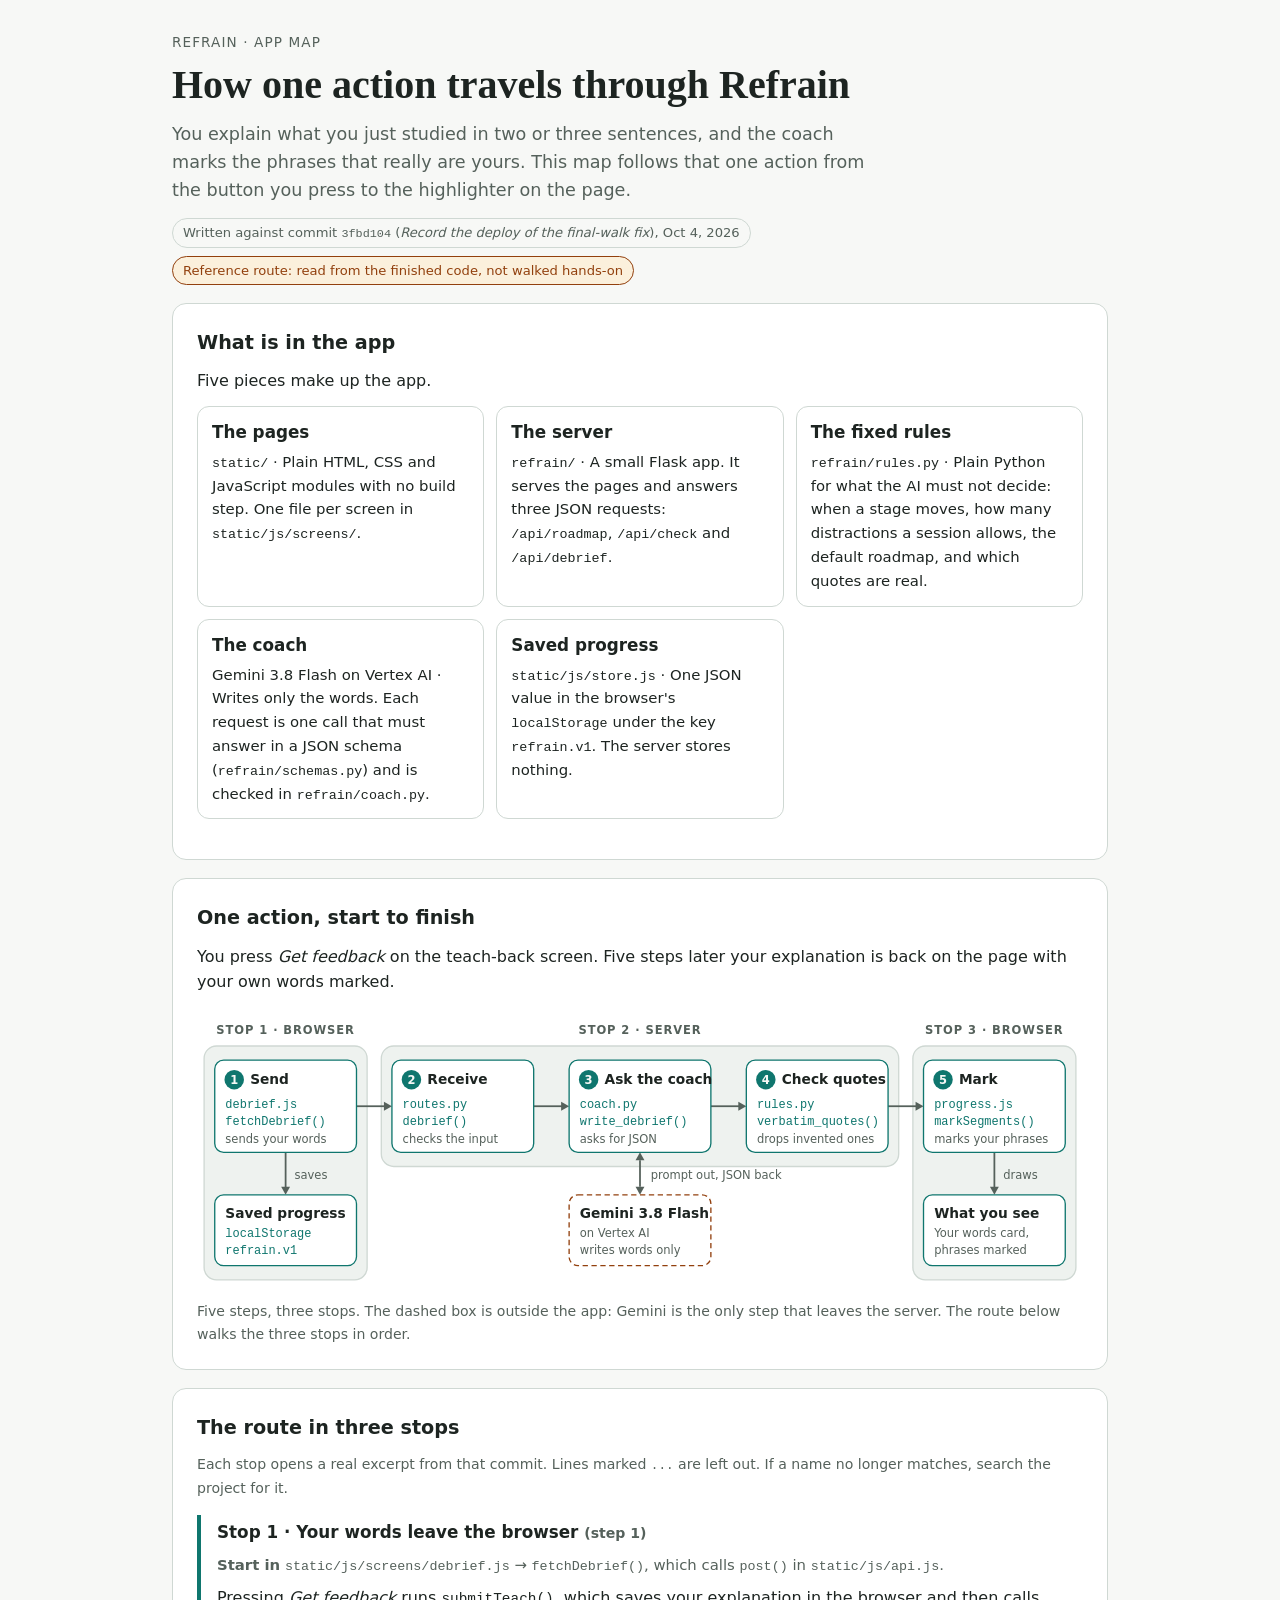
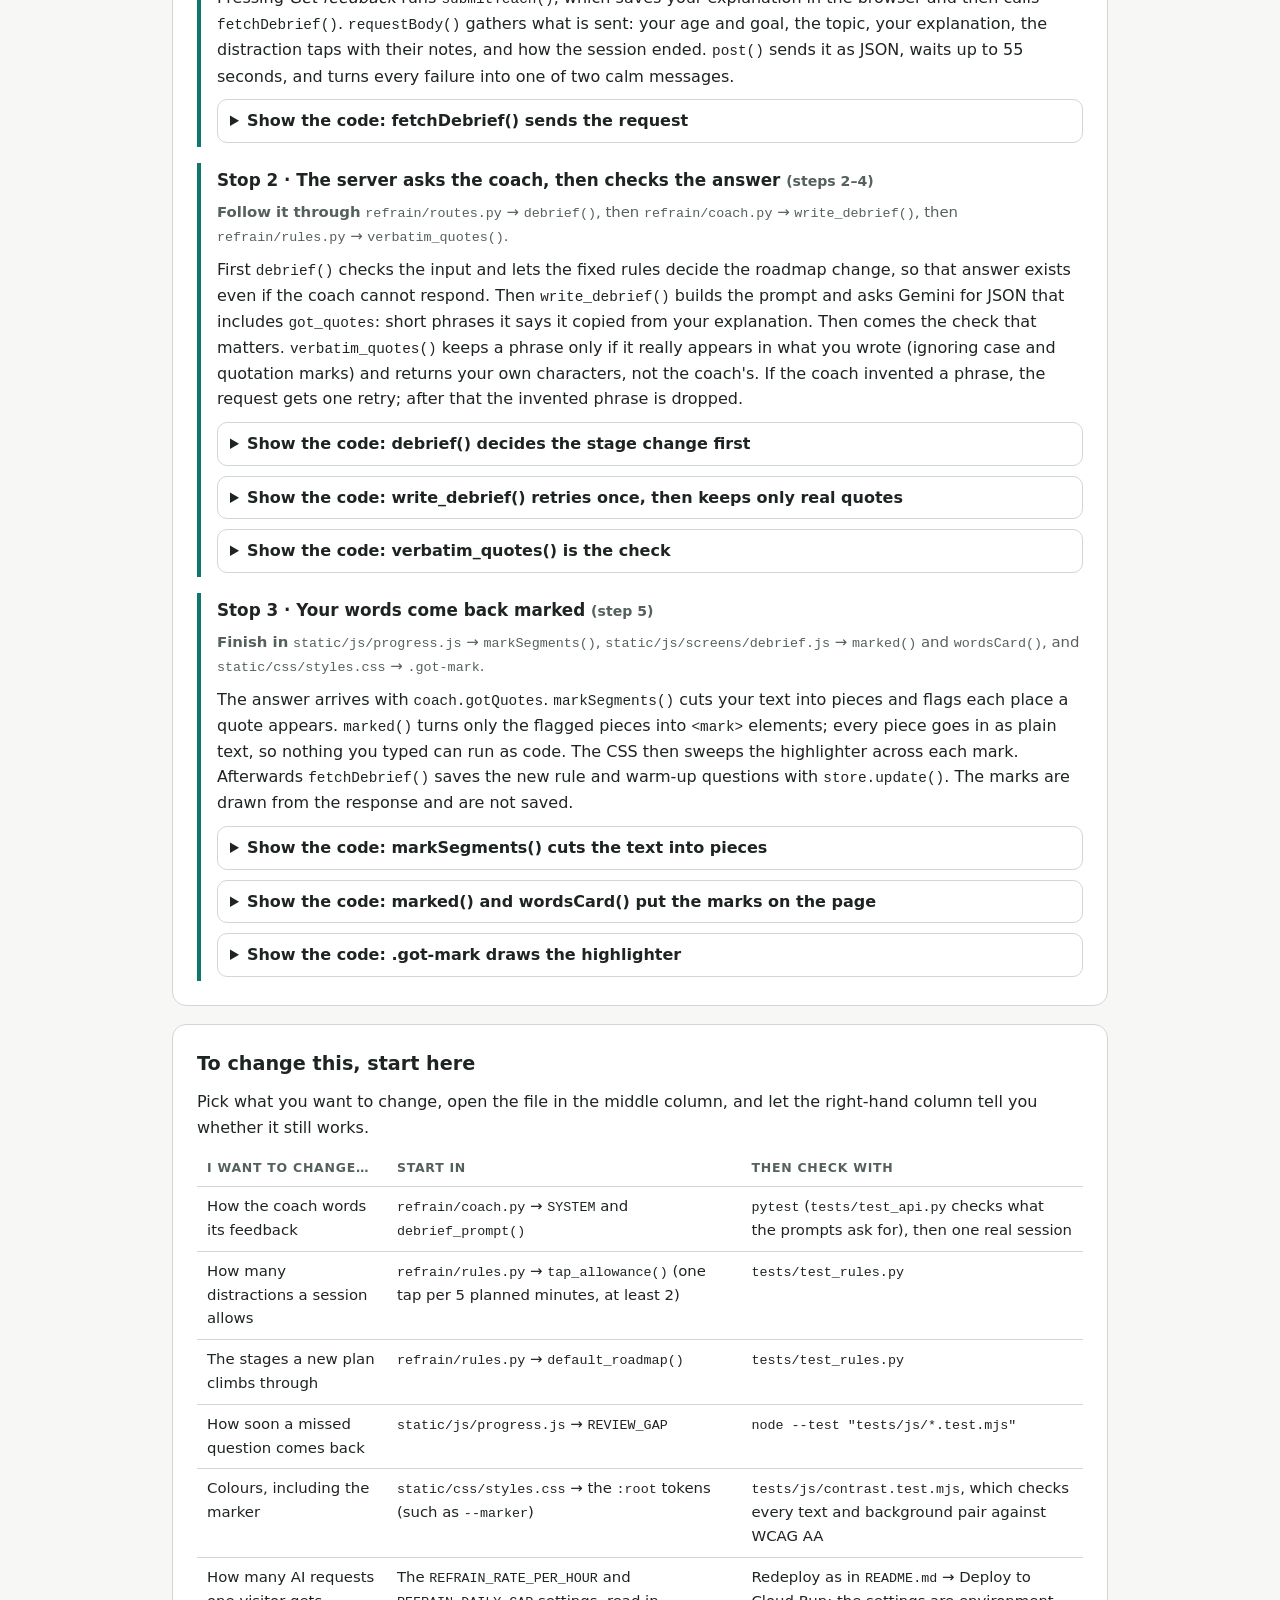
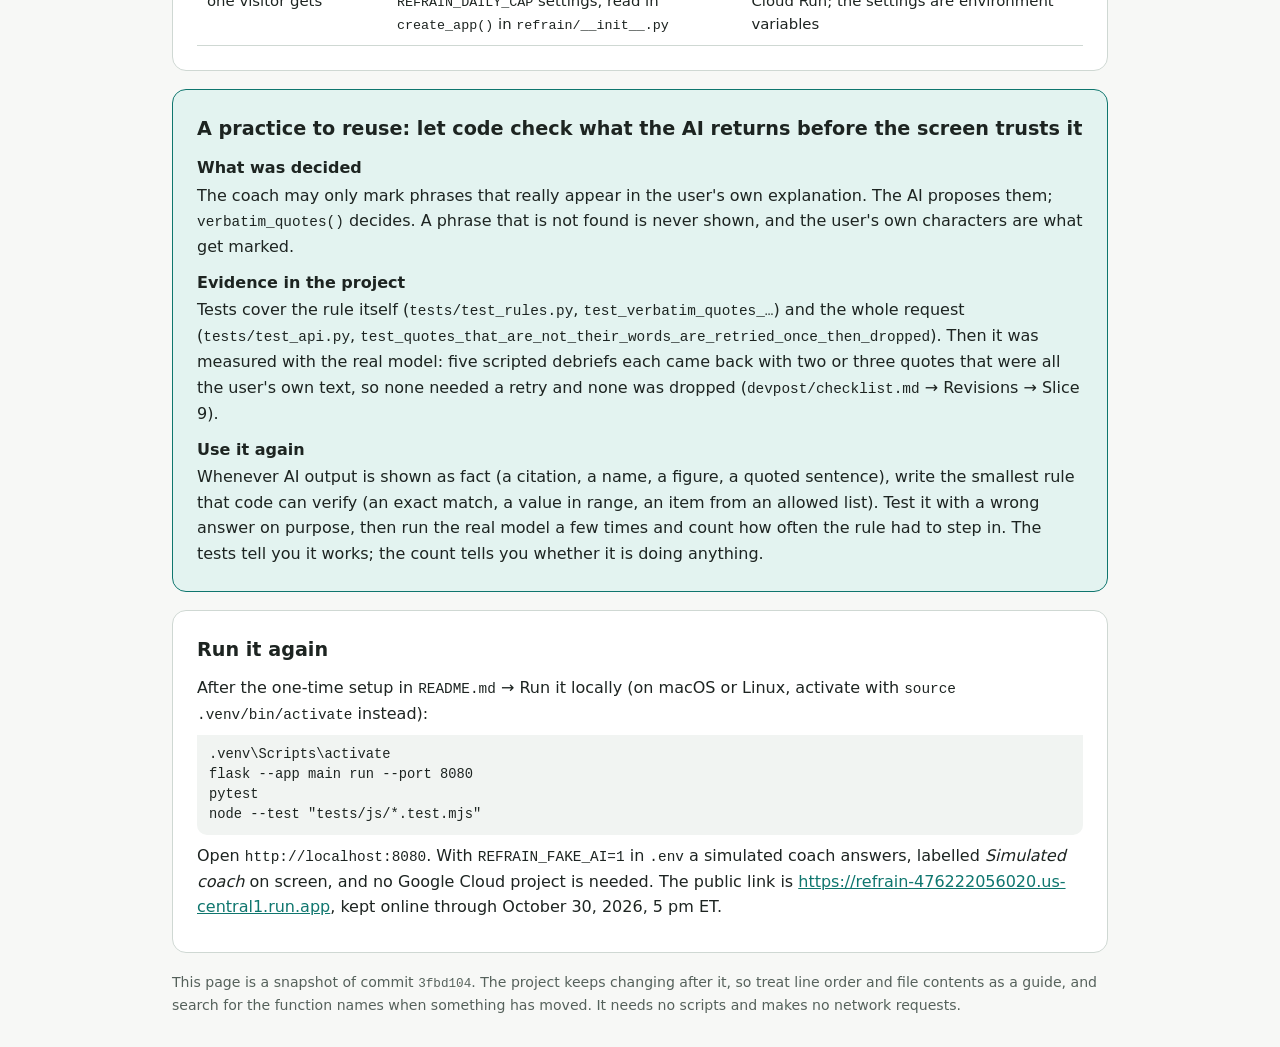
==== devpost/app-map.html @ 361fbceb "Add the learning wrap-up and app map Record the learner's "ready" for the final review, and add devp" ====
<!DOCTYPE html>
<html lang="en">
<head>
<meta charset="utf-8">
<meta name="viewport" content="width=device-width, initial-scale=1">
<title>Refrain · App map</title>
<style>
  :root {
    color-scheme: light dark;
    --bg: #f7f8f6;
    --card: #ffffff;
    --fg: #1d2421;
    --muted: #55615b;
    --line: #cfd8d3;
    --accent: #0f766e;
    --accent-bg: #e3f3f0;
    --warm: #92400e;
    --warm-bg: #fbf0dc;
    --soft: #eef2ef;
    --code-bg: #f1f4f2;
  }
  @media (prefers-color-scheme: dark) {
    :root {
      --bg: #101513;
      --card: #19201d;
      --fg: #e6ece8;
      --muted: #a8b7af;
      --line: #33403a;
      --accent: #5eead4;
      --accent-bg: #123832;
      --warm: #fbbf24;
      --warm-bg: #38290f;
      --soft: #202925;
      --code-bg: #141a17;
    }
  }
  * { box-sizing: border-box; }
  body { margin: 0; background: var(--bg); color: var(--fg); font-family: -apple-system, "Segoe UI", system-ui, sans-serif; line-height: 1.6; }
  main { max-width: 1000px; margin: 0 auto; padding: clamp(16px, 4vw, 32px); }
  h1 { font-family: Georgia, "Iowan Old Style", "Times New Roman", serif; font-size: clamp(1.8rem, 4.5vw, 2.5rem); line-height: 1.15; margin: 0.2em 0 0.3em; }
  h2 { font-size: 1.2rem; margin: 0 0 0.5em; }
  h3 { font-size: 1.05rem; margin: 0 0 0.3em; }
  p { margin: 0.5em 0; }
  a { color: var(--accent); }
  code { font-family: ui-monospace, "Cascadia Code", Consolas, monospace; font-size: 0.9em; overflow-wrap: anywhere; }
  :focus-visible { outline: 3px solid var(--accent); outline-offset: 2px; }
  .skip { position: absolute; left: 8px; top: -60px; z-index: 2; padding: 8px 12px; border: 2px solid var(--accent); border-radius: 8px; background: var(--card); color: var(--fg); }
  .skip:focus { top: 8px; }
  .eyebrow { margin: 0; color: var(--muted); font-size: 0.85rem; text-transform: uppercase; letter-spacing: 0.08em; }
  .lede { max-width: 62ch; font-size: 1.1rem; color: var(--muted); }
  .badges { display: flex; flex-wrap: wrap; gap: 8px; margin: 14px 0 0; }
  .badge { padding: 3px 10px; border: 1px solid var(--line); border-radius: 999px; font-size: 0.82rem; color: var(--muted); }
  .badge.warm { border-color: var(--warm); background: var(--warm-bg); color: var(--warm); }
  section { margin: 18px 0; padding: clamp(16px, 3vw, 24px); border: 1px solid var(--line); border-radius: 14px; background: var(--card); }
  .muted { color: var(--muted); }
  .small { font-size: 0.88rem; }
  .pieces { display: grid; grid-template-columns: repeat(auto-fit, minmax(260px, 1fr)); gap: 12px; margin-top: 12px; padding: 0; list-style: none; }
  .pieces li { padding: 12px 14px; border: 1px solid var(--line); border-radius: 12px; }
  .pieces p { margin: 0.2em 0 0; font-size: 0.93rem; }
  .scroll { overflow-x: auto; }
  svg.flow { display: block; width: 100%; min-width: 860px; height: auto; }
  .flow .zone { fill: var(--soft); stroke: var(--line); stroke-width: 1.5; }
  .flow .zl { fill: var(--muted); font-size: 13px; font-weight: 700; letter-spacing: 0.08em; }
  .flow .node rect { fill: var(--card); stroke: var(--accent); stroke-width: 1.5; }
  .flow .ext rect { stroke: var(--warm); stroke-dasharray: 6 4; }
  .flow .t { fill: var(--fg); font-size: 15.5px; font-weight: 700; }
  .flow .f { fill: var(--accent); font-family: ui-monospace, "Cascadia Code", Consolas, monospace; font-size: 13.5px; }
  .flow .s { fill: var(--muted); font-size: 13px; }
  .flow .dot { fill: var(--accent); }
  .flow .d { fill: var(--bg); font-size: 13px; font-weight: 700; }
  .flow .a { fill: none; stroke: var(--muted); stroke-width: 2; }
  .flow .h { fill: var(--muted); }
  figcaption { margin-top: 8px; font-size: 0.88rem; color: var(--muted); }
  figure { margin: 12px 0 0; }
  .stop { margin-top: 16px; padding: 4px 0 4px 16px; border-left: 4px solid var(--accent); }
  .stop .where { color: var(--muted); font-size: 0.93rem; }
  details { margin-top: 10px; border: 1px solid var(--line); border-radius: 10px; background: var(--card); }
  summary { padding: 8px 12px; cursor: pointer; font-weight: 600; }
  details[open] summary { border-bottom: 1px solid var(--line); }
  pre { margin: 0; padding: 10px 12px; overflow-x: auto; border-radius: 0 0 10px 10px; background: var(--code-bg); font-size: 0.86rem; line-height: 1.45; }
  pre code { font-size: inherit; }
  .table-wrap { overflow-x: auto; margin-top: 10px; }
  table { width: 100%; border-collapse: collapse; font-size: 0.93rem; }
  th, td { padding: 8px 10px; border-bottom: 1px solid var(--line); text-align: left; vertical-align: top; }
  th { color: var(--muted); font-size: 0.78rem; font-weight: 700; letter-spacing: 0.06em; text-transform: uppercase; }
  .practice { border-color: var(--accent); background: var(--accent-bg); }
  .practice dl { margin: 10px 0 0; }
  .practice dt { margin-top: 10px; font-weight: 700; }
  .practice dd { margin: 2px 0 0; }
  footer { margin: 18px 0 8px; font-size: 0.88rem; color: var(--muted); }
</style>
</head>
<body>
<a class="skip" href="#main">Skip to the map</a>
<main id="main">

<header>
  <p class="eyebrow">Refrain · App map</p>
  <h1>How one action travels through Refrain</h1>
  <p class="lede">You explain what you just studied in two or three sentences, and the coach marks the phrases that really are yours. This map follows that one action from the button you press to the highlighter on the page.</p>
  <p class="badges">
    <span class="badge">Written against commit <code>3fbd104</code> (<em>Record the deploy of the final-walk fix</em>), Oct 4, 2026</span>
    <span class="badge warm">Reference route: read from the finished code, not walked hands-on</span>
  </p>
</header>

<section aria-labelledby="pieces-h">
  <h2 id="pieces-h">What is in the app</h2>
  <p>Five pieces make up the app.</p>
  <ul class="pieces">
    <li><h3>The pages</h3><p><code>static/</code> · Plain HTML, CSS and JavaScript modules with no build step. One file per screen in <code>static/js/screens/</code>.</p></li>
    <li><h3>The server</h3><p><code>refrain/</code> · A small Flask app. It serves the pages and answers three JSON requests: <code>/api/roadmap</code>, <code>/api/check</code> and <code>/api/debrief</code>.</p></li>
    <li><h3>The fixed rules</h3><p><code>refrain/rules.py</code> · Plain Python for what the AI must not decide: when a stage moves, how many distractions a session allows, the default roadmap, and which quotes are real.</p></li>
    <li><h3>The coach</h3><p>Gemini 3.8 Flash on Vertex AI · Writes only the words. Each request is one call that must answer in a JSON schema (<code>refrain/schemas.py</code>) and is checked in <code>refrain/coach.py</code>.</p></li>
    <li><h3>Saved progress</h3><p><code>static/js/store.js</code> · One JSON value in the browser's <code>localStorage</code> under the key <code>refrain.v1</code>. The server stores nothing.</p></li>
  </ul>
</section>

<section aria-labelledby="flow-h">
  <h2 id="flow-h">One action, start to finish</h2>
  <p>You press <em>Get feedback</em> on the teach-back screen. Five steps later your explanation is back on the page with your own words marked.</p>
  <figure>
    <div class="scroll" tabindex="0" role="region" aria-label="Diagram of the five steps; scrolls sideways on narrow screens">
      <svg class="flow" viewBox="0 0 1000 322" role="img" aria-labelledby="flow-t flow-d">
        <title id="flow-t">From the Get feedback button to your marked words</title>
        <desc id="flow-d">Five steps in three stops. Stop 1, in your browser: debrief.js sends your explanation and saves the result in localStorage under refrain.v1. Stop 2, on the server: routes.py receives it, coach.py asks Gemini 3.8 Flash on Vertex AI for JSON, and rules.py keeps only the quotes that really are in your text. Stop 3, in your browser: progress.js marks your phrases and the page shows your words with the marks.</desc>

        <rect class="zone" x="8" y="44" width="184" height="264" rx="14"/>
        <rect class="zone" x="208" y="44" width="584" height="136" rx="14"/>
        <rect class="zone" x="808" y="44" width="184" height="264" rx="14"/>
        <text class="zl" x="100" y="30" text-anchor="middle">STOP 1 · BROWSER</text>
        <text class="zl" x="500" y="30" text-anchor="middle">STOP 2 · SERVER</text>
        <text class="zl" x="900" y="30" text-anchor="middle">STOP 3 · BROWSER</text>

        <path class="a" d="M180 112H212"/><path class="h" d="M220 112l-9-5v10z"/>
        <path class="a" d="M380 112H412"/><path class="h" d="M420 112l-9-5v10z"/>
        <path class="a" d="M580 112H612"/><path class="h" d="M620 112l-9-5v10z"/>
        <path class="a" d="M780 112H812"/><path class="h" d="M820 112l-9-5v10z"/>

        <path class="a" d="M100 164V204"/><path class="h" d="M100 212l-5-9h10z"/>
        <path class="a" d="M500 173V203"/><path class="h" d="M500 164l-5 9h10z"/><path class="h" d="M500 212l-5-9h10z"/>
        <path class="a" d="M900 164V204"/><path class="h" d="M900 212l-5-9h10z"/>
        <text class="s" x="110" y="194">saves</text>
        <text class="s" x="512" y="194">prompt out, JSON back</text>
        <text class="s" x="910" y="194">draws</text>

        <g class="node" transform="translate(20 60)">
          <rect width="160" height="104" rx="10"/>
          <circle class="dot" cx="22" cy="22" r="11"/><text class="d" x="22" y="27" text-anchor="middle">1</text>
          <text class="t" x="40" y="27">Send</text>
          <text class="f" x="12" y="54">debrief.js</text>
          <text class="f" x="12" y="73">fetchDebrief()</text>
          <text class="s" x="12" y="94">sends your words</text>
        </g>
        <g class="node" transform="translate(220 60)">
          <rect width="160" height="104" rx="10"/>
          <circle class="dot" cx="22" cy="22" r="11"/><text class="d" x="22" y="27" text-anchor="middle">2</text>
          <text class="t" x="40" y="27">Receive</text>
          <text class="f" x="12" y="54">routes.py</text>
          <text class="f" x="12" y="73">debrief()</text>
          <text class="s" x="12" y="94">checks the input</text>
        </g>
        <g class="node" transform="translate(420 60)">
          <rect width="160" height="104" rx="10"/>
          <circle class="dot" cx="22" cy="22" r="11"/><text class="d" x="22" y="27" text-anchor="middle">3</text>
          <text class="t" x="40" y="27">Ask the coach</text>
          <text class="f" x="12" y="54">coach.py</text>
          <text class="f" x="12" y="73">write_debrief()</text>
          <text class="s" x="12" y="94">asks for JSON</text>
        </g>
        <g class="node" transform="translate(620 60)">
          <rect width="160" height="104" rx="10"/>
          <circle class="dot" cx="22" cy="22" r="11"/><text class="d" x="22" y="27" text-anchor="middle">4</text>
          <text class="t" x="40" y="27">Check quotes</text>
          <text class="f" x="12" y="54">rules.py</text>
          <text class="f" x="12" y="73">verbatim_quotes()</text>
          <text class="s" x="12" y="94">drops invented ones</text>
        </g>
        <g class="node" transform="translate(820 60)">
          <rect width="160" height="104" rx="10"/>
          <circle class="dot" cx="22" cy="22" r="11"/><text class="d" x="22" y="27" text-anchor="middle">5</text>
          <text class="t" x="40" y="27">Mark</text>
          <text class="f" x="12" y="54">progress.js</text>
          <text class="f" x="12" y="73">markSegments()</text>
          <text class="s" x="12" y="94">marks your phrases</text>
        </g>

        <g class="node" transform="translate(20 212)">
          <rect width="160" height="80" rx="10"/>
          <text class="t" x="12" y="26">Saved progress</text>
          <text class="f" x="12" y="48">localStorage</text>
          <text class="f" x="12" y="67">refrain.v1</text>
        </g>
        <g class="node ext" transform="translate(420 212)">
          <rect width="160" height="80" rx="10"/>
          <text class="t" x="12" y="26">Gemini 3.8 Flash</text>
          <text class="s" x="12" y="48">on Vertex AI</text>
          <text class="s" x="12" y="67">writes words only</text>
        </g>
        <g class="node" transform="translate(820 212)">
          <rect width="160" height="80" rx="10"/>
          <text class="t" x="12" y="26">What you see</text>
          <text class="s" x="12" y="48">Your words card,</text>
          <text class="s" x="12" y="67">phrases marked</text>
        </g>
      </svg>
    </div>
    <figcaption>Five steps, three stops. The dashed box is outside the app: Gemini is the only step that leaves the server. The route below walks the three stops in order.</figcaption>
  </figure>
</section>

<section aria-labelledby="route-h">
  <h2 id="route-h">The route in three stops</h2>
  <p class="muted small">Each stop opens a real excerpt from that commit. Lines marked <code>...</code> are left out. If a name no longer matches, search the project for it.</p>

  <div class="stop">
    <h3>Stop 1 · Your words leave the browser <span class="muted small">(step 1)</span></h3>
    <p class="where"><strong>Start in</strong> <code>static/js/screens/debrief.js</code> → <code>fetchDebrief()</code>, which calls <code>post()</code> in <code>static/js/api.js</code>.</p>
    <p>Pressing <em>Get feedback</em> runs <code>submitTeach()</code>, which saves your explanation in the browser and then calls <code>fetchDebrief()</code>. <code>requestBody()</code> gathers what is sent: your age and goal, the topic, your explanation, the distraction taps with their notes, and how the session ended. <code>post()</code> sends it as JSON, waits up to 55 seconds, and turns every failure into one of two calm messages.</p>
    <details>
      <summary>Show the code: fetchDebrief() sends the request</summary>
      <pre><code>async function fetchDebrief() {
  const pending = store.state.pending;
  const result = await post("/api/debrief", requestBody(pending));</code></pre>
    </details>
  </div>

  <div class="stop">
    <h3>Stop 2 · The server asks the coach, then checks the answer <span class="muted small">(steps 2–4)</span></h3>
    <p class="where"><strong>Follow it through</strong> <code>refrain/routes.py</code> → <code>debrief()</code>, then <code>refrain/coach.py</code> → <code>write_debrief()</code>, then <code>refrain/rules.py</code> → <code>verbatim_quotes()</code>.</p>
    <p>First <code>debrief()</code> checks the input and lets the fixed rules decide the roadmap change, so that answer exists even if the coach cannot respond. Then <code>write_debrief()</code> builds the prompt and asks Gemini for JSON that includes <code>got_quotes</code>: short phrases it says it copied from your explanation. Then comes the check that matters. <code>verbatim_quotes()</code> keeps a phrase only if it really appears in what you wrote (ignoring case and quotation marks) and returns your own characters, not the coach's. If the coach invented a phrase, the request gets one retry; after that the invented phrase is dropped.</p>
    <details>
      <summary>Show the code: debrief() decides the stage change first</summary>
      <pre><code>@bp.post("/debrief")
def debrief():
    session, fields = schemas.parse_debrief(request.get_json(silent=True))
    if fields:
        return _error(400, "invalid_input", fields=fields)
    # The fixed rules decide the roadmap change first, so it comes back even when the coach can't answer.
    result = rules.progress(session.stages, session.stage_index, session.outcome, len(session.taps),
                            session.planned_minutes)</code></pre>
    </details>
    <details>
      <summary>Show the code: write_debrief() retries once, then keeps only real quotes</summary>
      <pre><code>    def soft_problems(data):
        problems = []
        if needs["pattern"] and not rules.quotes_note(data["pattern"], notes):
            problems.append("did not quote any of their notes word for word in the pattern")
        if needs["explanation"] and rules.verbatim_quotes(data.get("got_quotes"), session.explanation)[1]:
            problems.append("put phrases in got_quotes that are not copied exactly from their explanation")
        return ", and ".join(problems) or None
    ...
    if needs["explanation"]:
        out["got"] = data["got"].strip()
        # Only words that are really theirs get marked; invented ones are dropped.
        out["gotQuotes"] = rules.verbatim_quotes(data.get("got_quotes"), session.explanation)[0]</code></pre>
    </details>
    <details>
      <summary>Show the code: verbatim_quotes() is the check</summary>
      <pre><code>def verbatim_quotes(quotes, explanation, limit=3):
    """(kept, dropped): the phrases that really are in the explanation, as the explanation writes them.

    Matching ignores case and the quotation marks or end punctuation the coach may add, and each kept
    phrase is the explanation's own text, so the browser can mark exactly those characters.
    """
    kept, dropped, lowered = [], 0, explanation.lower()
    for quote in quotes if isinstance(quotes, list) else []:
        phrase = quote.strip(_QUOTE_EDGES) if isinstance(quote, str) else ""
        if len(phrase) &lt; 3:
            continue
        at = lowered.find(phrase.lower()) if len(lowered) == len(explanation) else explanation.find(phrase)
        if at &lt; 0:
            dropped += 1
            continue
        exact = explanation[at:at + len(phrase)]
        if exact not in kept and len(kept) &lt; limit:
            kept.append(exact)
    return kept, dropped</code></pre>
    </details>
  </div>

  <div class="stop">
    <h3>Stop 3 · Your words come back marked <span class="muted small">(step 5)</span></h3>
    <p class="where"><strong>Finish in</strong> <code>static/js/progress.js</code> → <code>markSegments()</code>, <code>static/js/screens/debrief.js</code> → <code>marked()</code> and <code>wordsCard()</code>, and <code>static/css/styles.css</code> → <code>.got-mark</code>.</p>
    <p>The answer arrives with <code>coach.gotQuotes</code>. <code>markSegments()</code> cuts your text into pieces and flags each place a quote appears. <code>marked()</code> turns only the flagged pieces into <code>&lt;mark&gt;</code> elements; every piece goes in as plain text, so nothing you typed can run as code. The CSS then sweeps the highlighter across each mark. Afterwards <code>fetchDebrief()</code> saves the new rule and warm-up questions with <code>store.update()</code>. The marks are drawn from the response and are not saved.</p>
    <details>
      <summary>Show the code: markSegments() cuts the text into pieces</summary>
      <pre><code>// The text in pieces, with every place a phrase appears (ignoring case) marked, so a screen can wrap
// the marked pieces in &lt;mark&gt; while every piece still goes in as plain text.
// markSegments("Slack pinged", ["slack"]) → [{ text: "Slack", marked: true }, { text: " pinged", marked: false }]
export function markSegments(text, phrases) {
  ...
  const pieces = [];
  let at = 0;
  for (const [start, end] of merged) {
    if (start &gt; at) pieces.push({ text: source.slice(at, start), marked: false });
    pieces.push({ text: source.slice(start, end), marked: true });
    at = end;
  }
  if (at &lt; source.length) pieces.push({ text: source.slice(at), marked: false });
  return pieces;</code></pre>
    </details>
    <details>
      <summary>Show the code: marked() and wordsCard() put the marks on the page</summary>
      <pre><code>// Text with some phrases marked: every piece is plain text, and only the marks are elements.
function marked(text, phrases, markClass) {
  return markSegments(text, phrases).map((piece) =&gt;
    piece.marked ? el("mark", { className: markClass, text: piece.text }) : piece.text,
  );
}

function wordsCard(explanation, coach) {
  const page = el("div", { className: "page" }, [
    el("p", { className: "your-words" }, marked(explanation, coach.gotQuotes ?? [], "got-mark")),
  ...</code></pre>
    </details>
    <details>
      <summary>Show the code: .got-mark draws the highlighter</summary>
      <pre><code>.got-mark {
  padding: 0 2px;
  margin: 0 -2px; /* the padding widens the marker, not the text, so no gaps show before the sweep */
  color: var(--page-ink);
  background: linear-gradient(var(--marker), var(--marker)) no-repeat 0 0 / 100% 100%;
  border-radius: 3px;
  -webkit-box-decoration-break: clone;
  box-decoration-break: clone;
  animation: mark-sweep 700ms var(--ease) 450ms both;
}</code></pre>
    </details>
  </div>
</section>

<section aria-labelledby="change-h">
  <h2 id="change-h">To change this, start here</h2>
  <p>Pick what you want to change, open the file in the middle column, and let the right-hand column tell you whether it still works.</p>
  <div class="table-wrap">
    <table>
      <thead><tr><th scope="col">I want to change…</th><th scope="col">Start in</th><th scope="col">Then check with</th></tr></thead>
      <tbody>
        <tr><td>How the coach words its feedback</td><td><code>refrain/coach.py</code> → <code>SYSTEM</code> and <code>debrief_prompt()</code></td><td><code>pytest</code> (<code>tests/test_api.py</code> checks what the prompts ask for), then one real session</td></tr>
        <tr><td>How many distractions a session allows</td><td><code>refrain/rules.py</code> → <code>tap_allowance()</code> (one tap per 5 planned minutes, at least 2)</td><td><code>tests/test_rules.py</code></td></tr>
        <tr><td>The stages a new plan climbs through</td><td><code>refrain/rules.py</code> → <code>default_roadmap()</code></td><td><code>tests/test_rules.py</code></td></tr>
        <tr><td>How soon a missed question comes back</td><td><code>static/js/progress.js</code> → <code>REVIEW_GAP</code></td><td><code>node --test "tests/js/*.test.mjs"</code></td></tr>
        <tr><td>Colours, including the marker</td><td><code>static/css/styles.css</code> → the <code>:root</code> tokens (such as <code>--marker</code>)</td><td><code>tests/js/contrast.test.mjs</code>, which checks every text and background pair against WCAG AA</td></tr>
        <tr><td>How many AI requests one visitor gets</td><td>The <code>REFRAIN_RATE_PER_HOUR</code> and <code>REFRAIN_DAILY_CAP</code> settings, read in <code>create_app()</code> in <code>refrain/__init__.py</code></td><td>Redeploy as in <code>README.md</code> → Deploy to Cloud Run; the settings are environment variables</td></tr>
      </tbody>
    </table>
  </div>
</section>

<section class="practice" aria-labelledby="practice-h">
  <h2 id="practice-h">A practice to reuse: let code check what the AI returns before the screen trusts it</h2>
  <dl>
    <dt>What was decided</dt>
    <dd>The coach may only mark phrases that really appear in the user's own explanation. The AI proposes them; <code>verbatim_quotes()</code> decides. A phrase that is not found is never shown, and the user's own characters are what get marked.</dd>
    <dt>Evidence in the project</dt>
    <dd>Tests cover the rule itself (<code>tests/test_rules.py</code>, <code>test_verbatim_quotes_…</code>) and the whole request (<code>tests/test_api.py</code>, <code>test_quotes_that_are_not_their_words_are_retried_once_then_dropped</code>). Then it was measured with the real model: five scripted debriefs each came back with two or three quotes that were all the user's own text, so none needed a retry and none was dropped (<code>devpost/checklist.md</code> → Revisions → Slice 9).</dd>
    <dt>Use it again</dt>
    <dd>Whenever AI output is shown as fact (a citation, a name, a figure, a quoted sentence), write the smallest rule that code can verify (an exact match, a value in range, an item from an allowed list). Test it with a wrong answer on purpose, then run the real model a few times and count how often the rule had to step in. The tests tell you it works; the count tells you whether it is doing anything.</dd>
  </dl>
</section>

<section aria-labelledby="run-h">
  <h2 id="run-h">Run it again</h2>
  <p>After the one-time setup in <code>README.md</code> → Run it locally (on macOS or Linux, activate with <code>source .venv/bin/activate</code> instead):</p>
<pre><code>.venv\Scripts\activate
flask --app main run --port 8080
pytest
node --test "tests/js/*.test.mjs"</code></pre>
  <p>Open <code>http://localhost:8080</code>. With <code>REFRAIN_FAKE_AI=1</code> in <code>.env</code> a simulated coach answers, labelled <em>Simulated coach</em> on screen, and no Google Cloud project is needed. The public link is <a href="https://refrain-476222056020.us-central1.run.app">https://refrain-476222056020.us-central1.run.app</a>, kept online through October 30, 2026, 5 pm ET.</p>
</section>

<footer>
  <p>This page is a snapshot of commit <code>3fbd104</code>. The project keeps changing after it, so treat line order and file contents as a guide, and search for the function names when something has moved. It needs no scripts and makes no network requests.</p>
</footer>

</main>
</body>
</html>
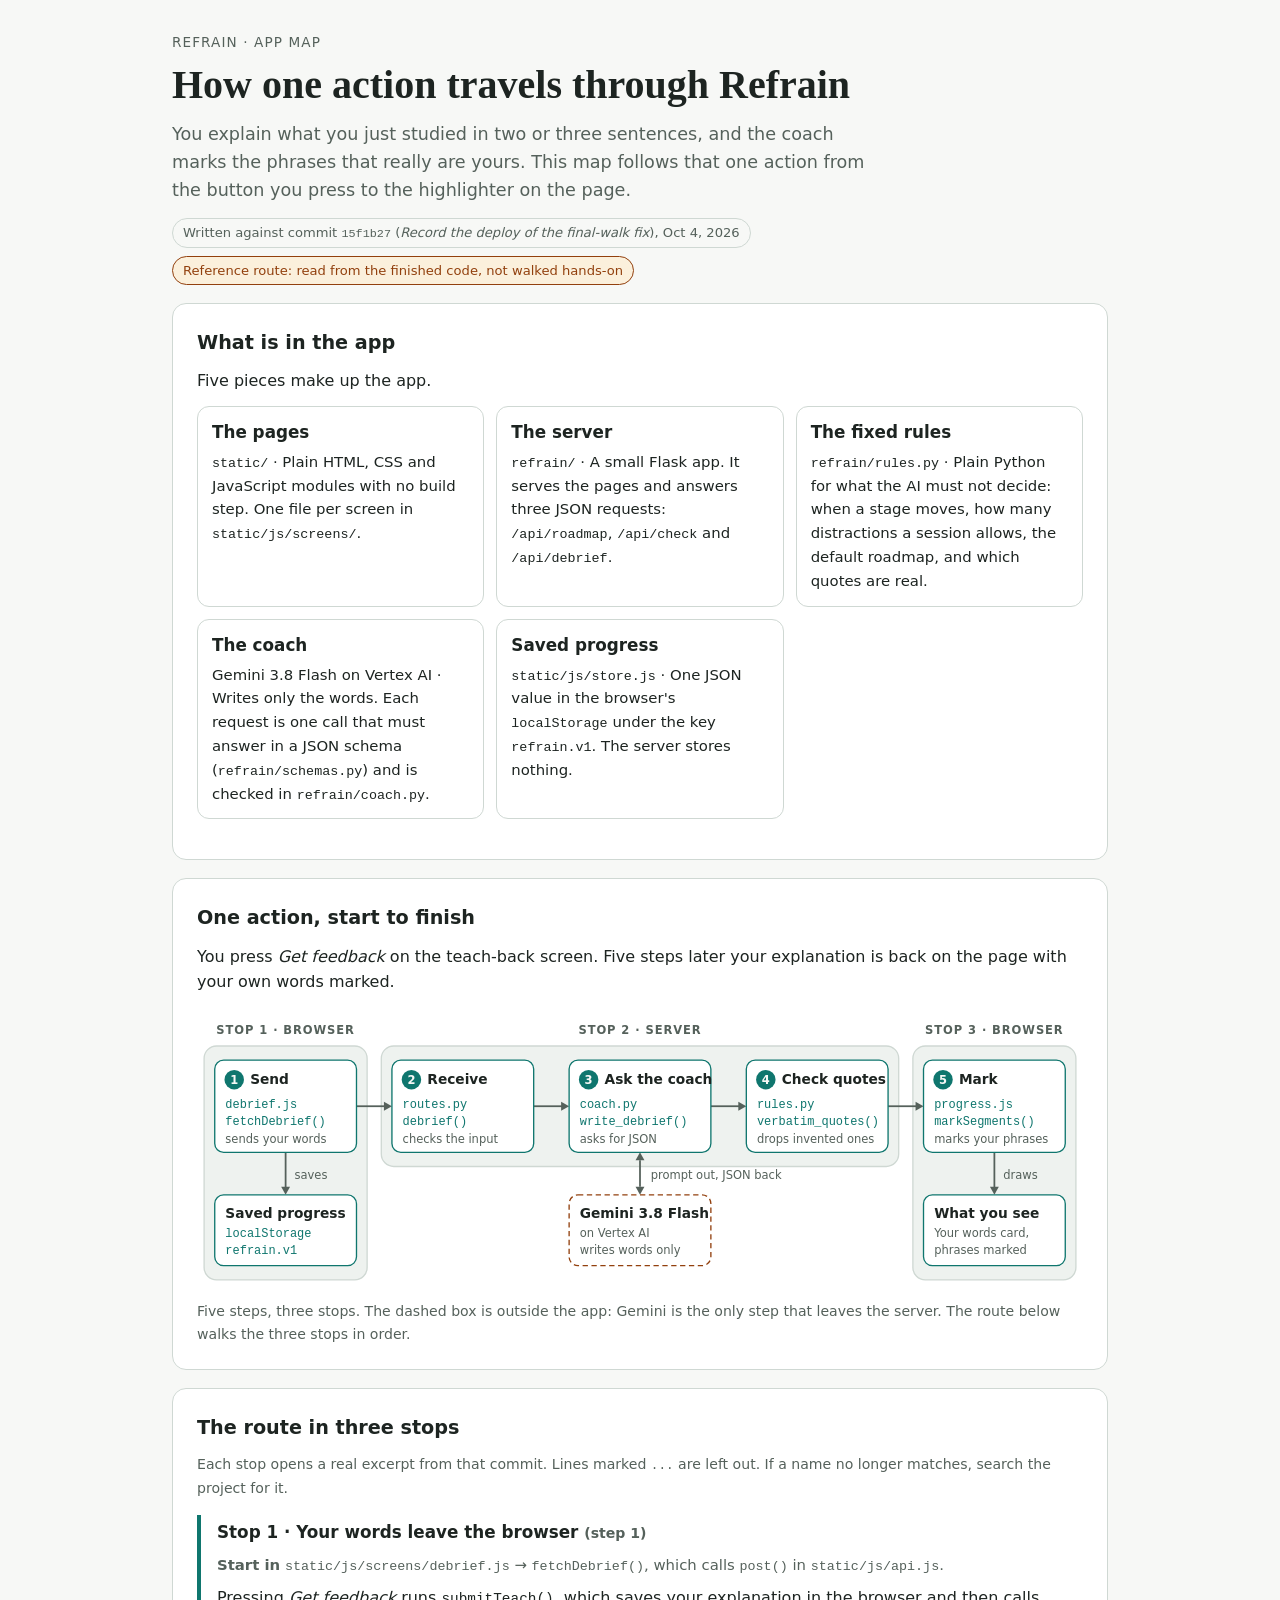
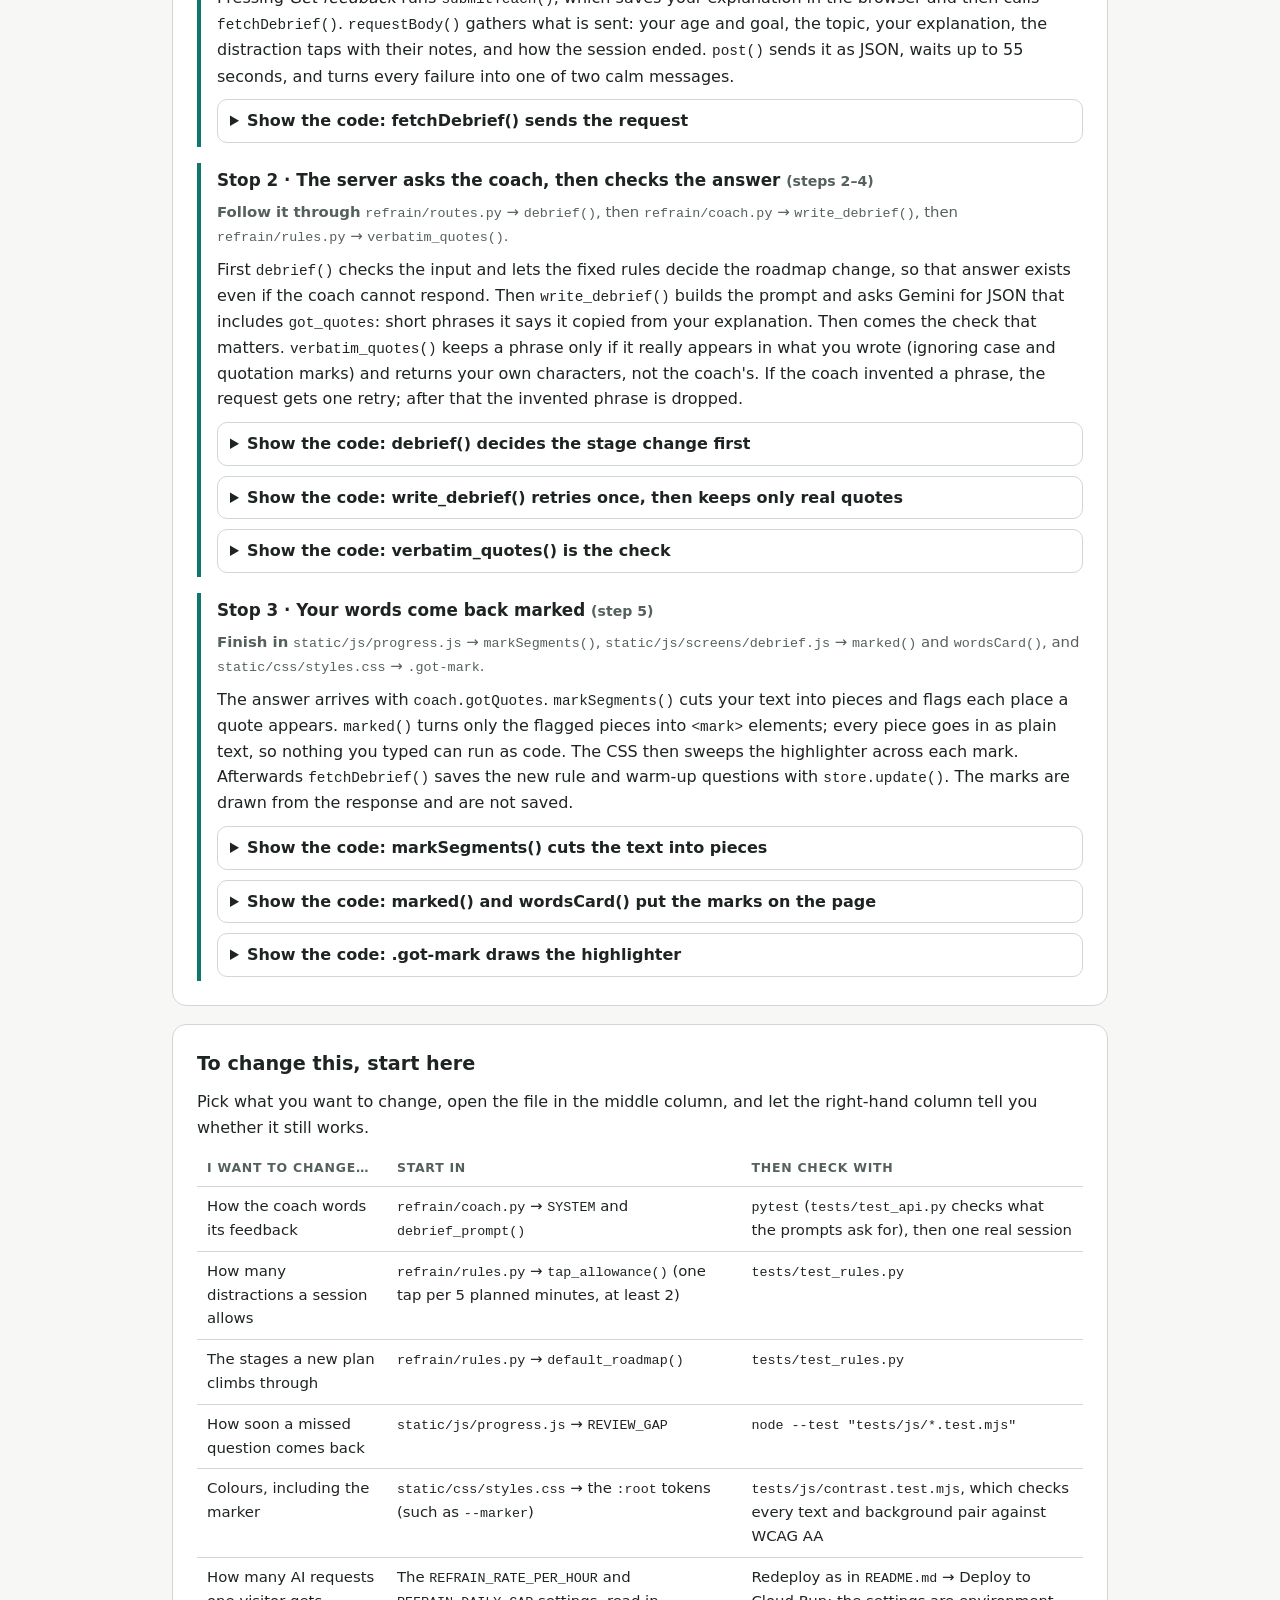
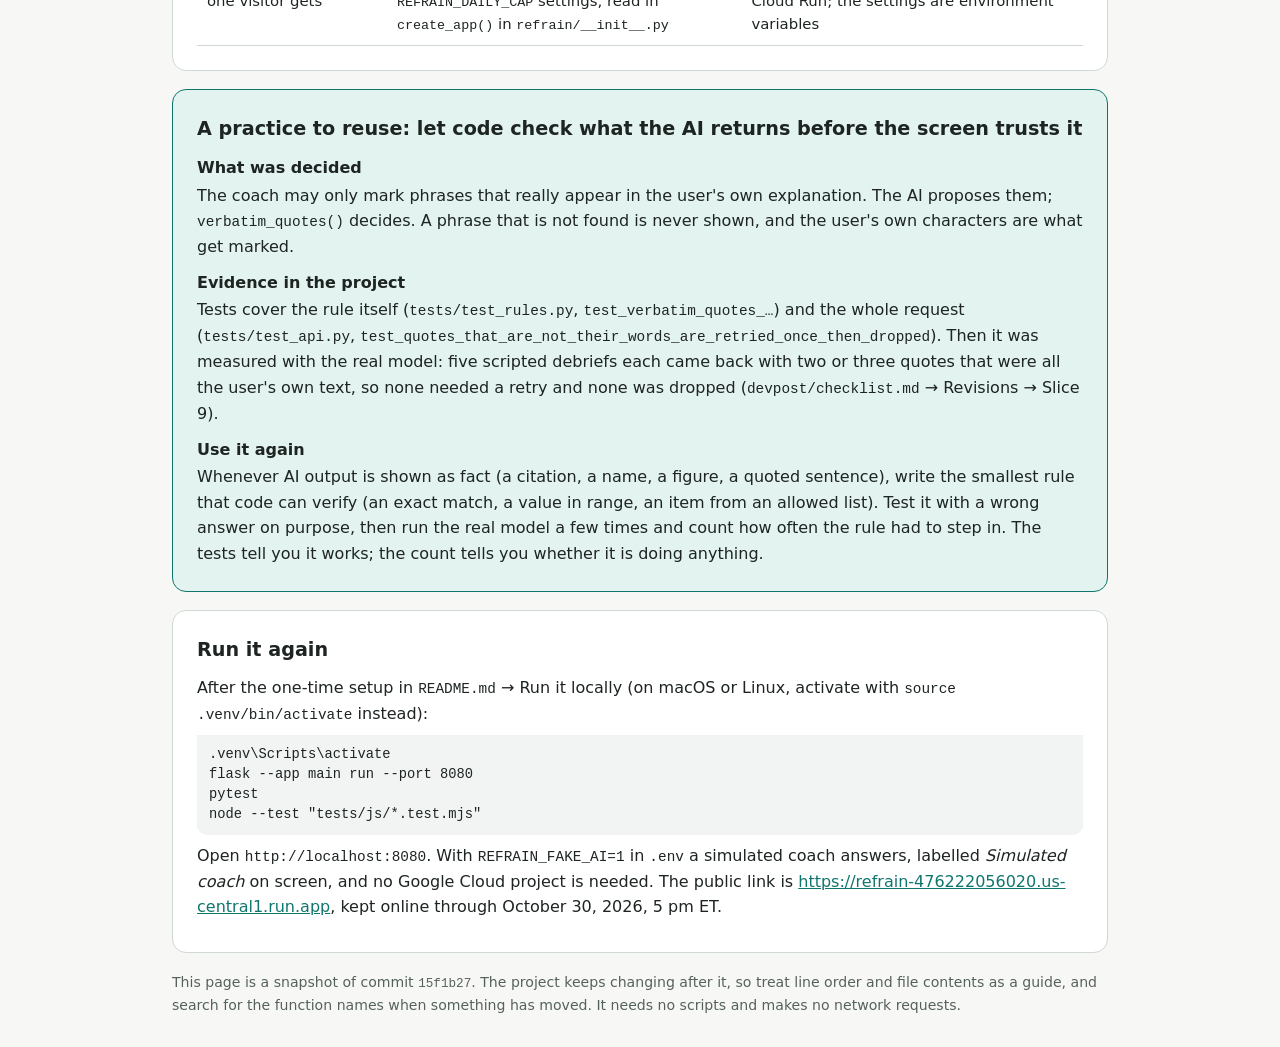
==== commit 0e1385ac: "Prepare the repo for its public release Keep the skill-pack folders installed on this laptop out of " ====
--- a/devpost/app-map.html
+++ b/devpost/app-map.html
@@ -99,7 +99,7 @@
   <h1>How one action travels through Refrain</h1>
   <p class="lede">You explain what you just studied in two or three sentences, and the coach marks the phrases that really are yours. This map follows that one action from the button you press to the highlighter on the page.</p>
   <p class="badges">
-    <span class="badge">Written against commit <code>3fbd104</code> (<em>Record the deploy of the final-walk fix</em>), Oct 4, 2026</span>
+    <span class="badge">Written against commit <code>15f1b27</code> (<em>Record the deploy of the final-walk fix</em>), Oct 4, 2026</span>
     <span class="badge warm">Reference route: read from the finished code, not walked hands-on</span>
   </p>
 </header>
@@ -371,7 +371,7 @@
 </section>
 
 <footer>
-  <p>This page is a snapshot of commit <code>3fbd104</code>. The project keeps changing after it, so treat line order and file contents as a guide, and search for the function names when something has moved. It needs no scripts and makes no network requests.</p>
+  <p>This page is a snapshot of commit <code>15f1b27</code>. The project keeps changing after it, so treat line order and file contents as a guide, and search for the function names when something has moved. It needs no scripts and makes no network requests.</p>
 </footer>
 
 </main>
